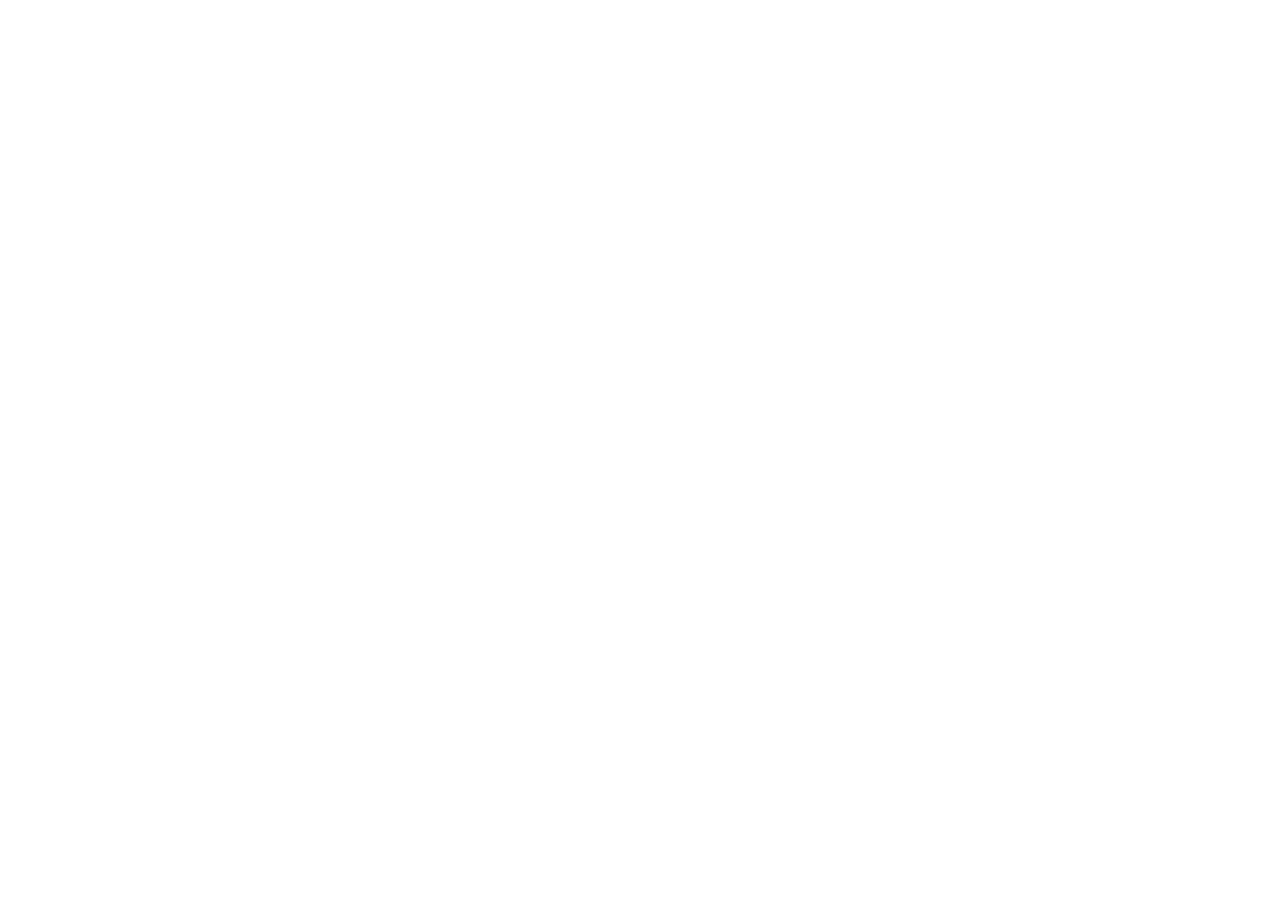
==== dist-static/index.html @ 74b08fe8 "Changes Co-authored-by: prygakacper449-web <275264952+prygakacper449-web@users.noreply.github.com>" ====
<!doctype html>
<html lang="pl">
  <head>
    <meta charset="utf-8" />
    <meta name="viewport" content="width=device-width, initial-scale=1" />
    <title>Brak Kłótni — ebooki o rozmowach, które zbliżają</title>
    <meta
      name="description"
      content="5 poradników PDF o trudnych rozmowach: z partnerem, w pracy, z dzieckiem i o granicach. Pojedynczo 34,99 zł lub zestaw 5 w 1 za 119,99 zł."
    />
    <link rel="canonical" href="https://brakklotni.pl/" />
    <link rel="icon" href="./favicon.ico" type="image/x-icon" />
    <meta property="og:type" content="website" />
    <meta property="og:title" content="Brak Kłótni — ebooki o rozmowach, które zbliżają" />
    <meta
      property="og:description"
      content="Naucz się rozmawiać tak, żeby Was to zbliżało, a nie dzieliło. 5 praktycznych ebooków w promocji."
    />
    <meta property="og:image" content="./og-image.png" />
    <meta name="twitter:card" content="summary_large_image" />
    <meta name="twitter:image" content="./og-image.png" />
    <link rel="preconnect" href="https://fonts.googleapis.com" />
    <link rel="preconnect" href="https://fonts.gstatic.com" crossorigin />
    <link
      rel="stylesheet"
      href="https://fonts.googleapis.com/css2?family=Fraunces:opsz,wght@9..144,400;9..144,600;9..144,700&family=Inter:wght@400;500;600&display=swap"
    />
    <script type="module" crossorigin src="./assets/index-Bj6SUE0z.js"></script>
  </head>
  <body>
    <div id="root"></div>
  </body>
</html>
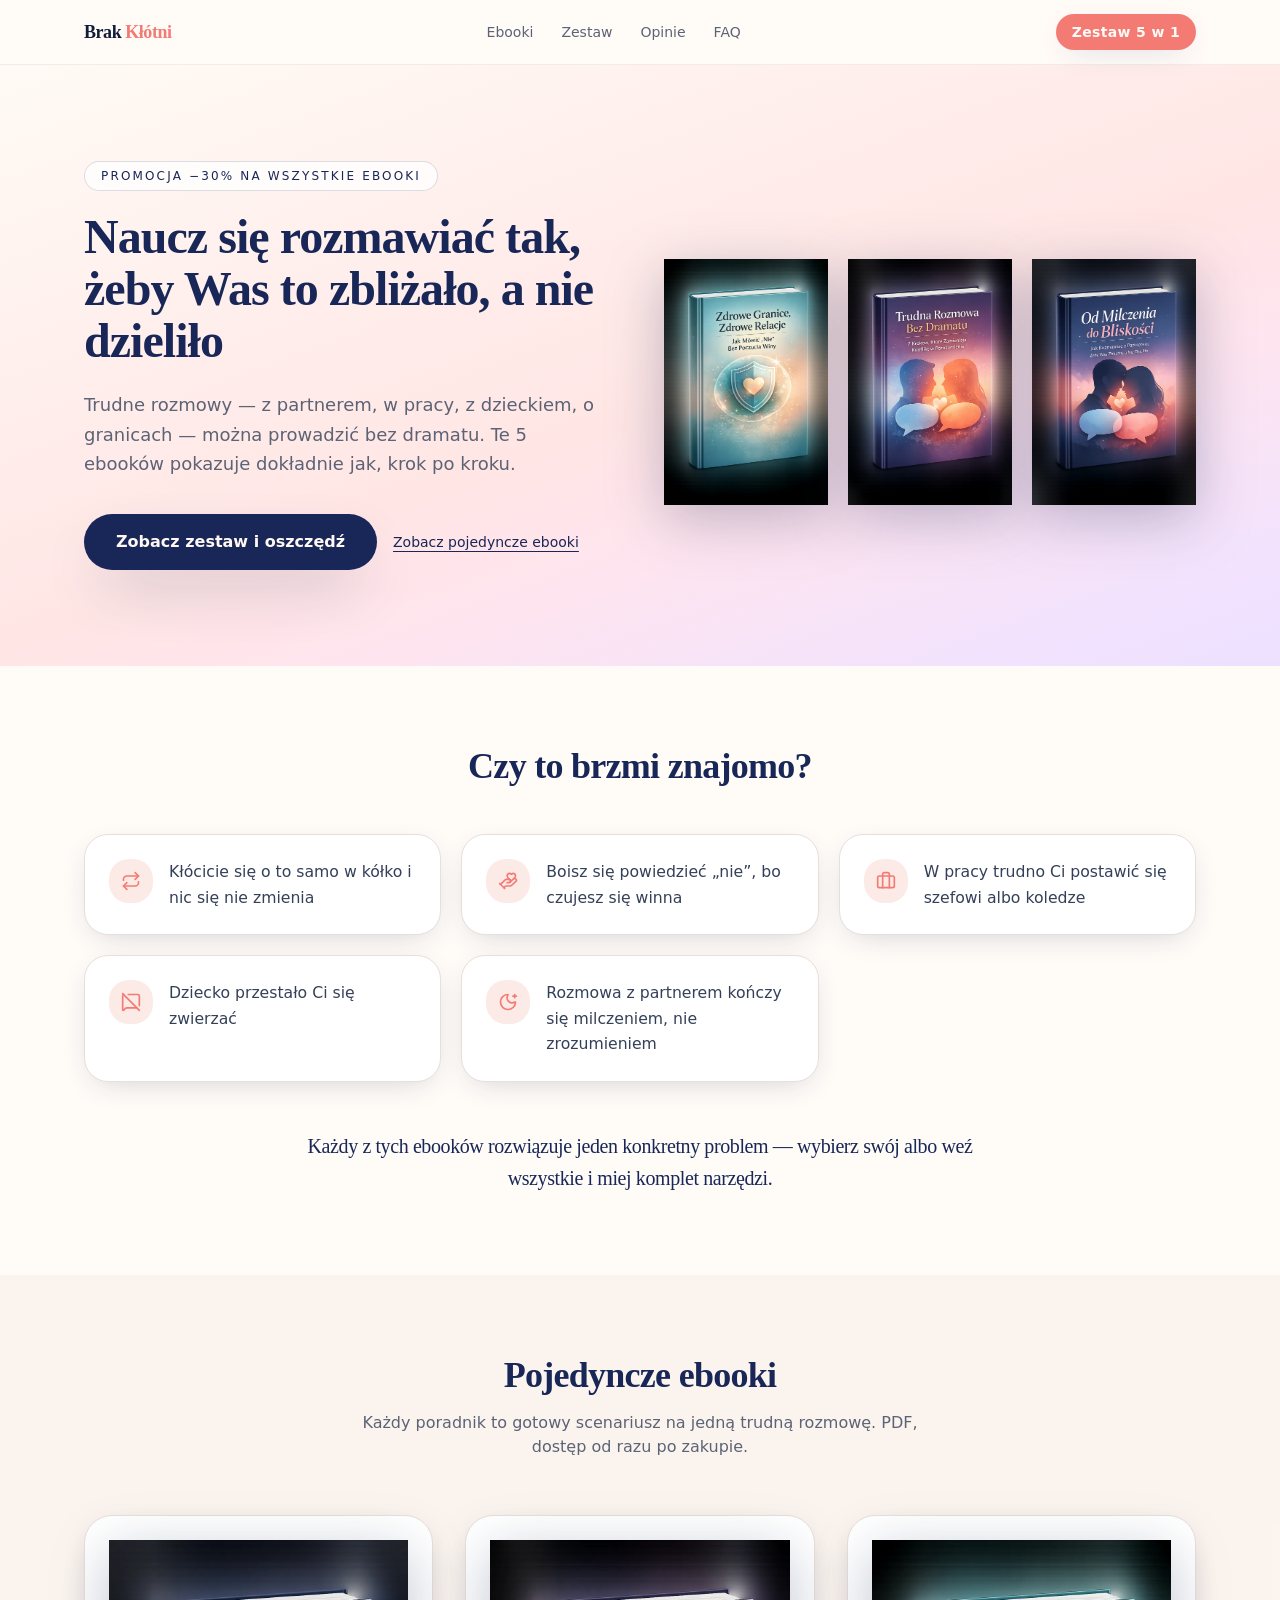
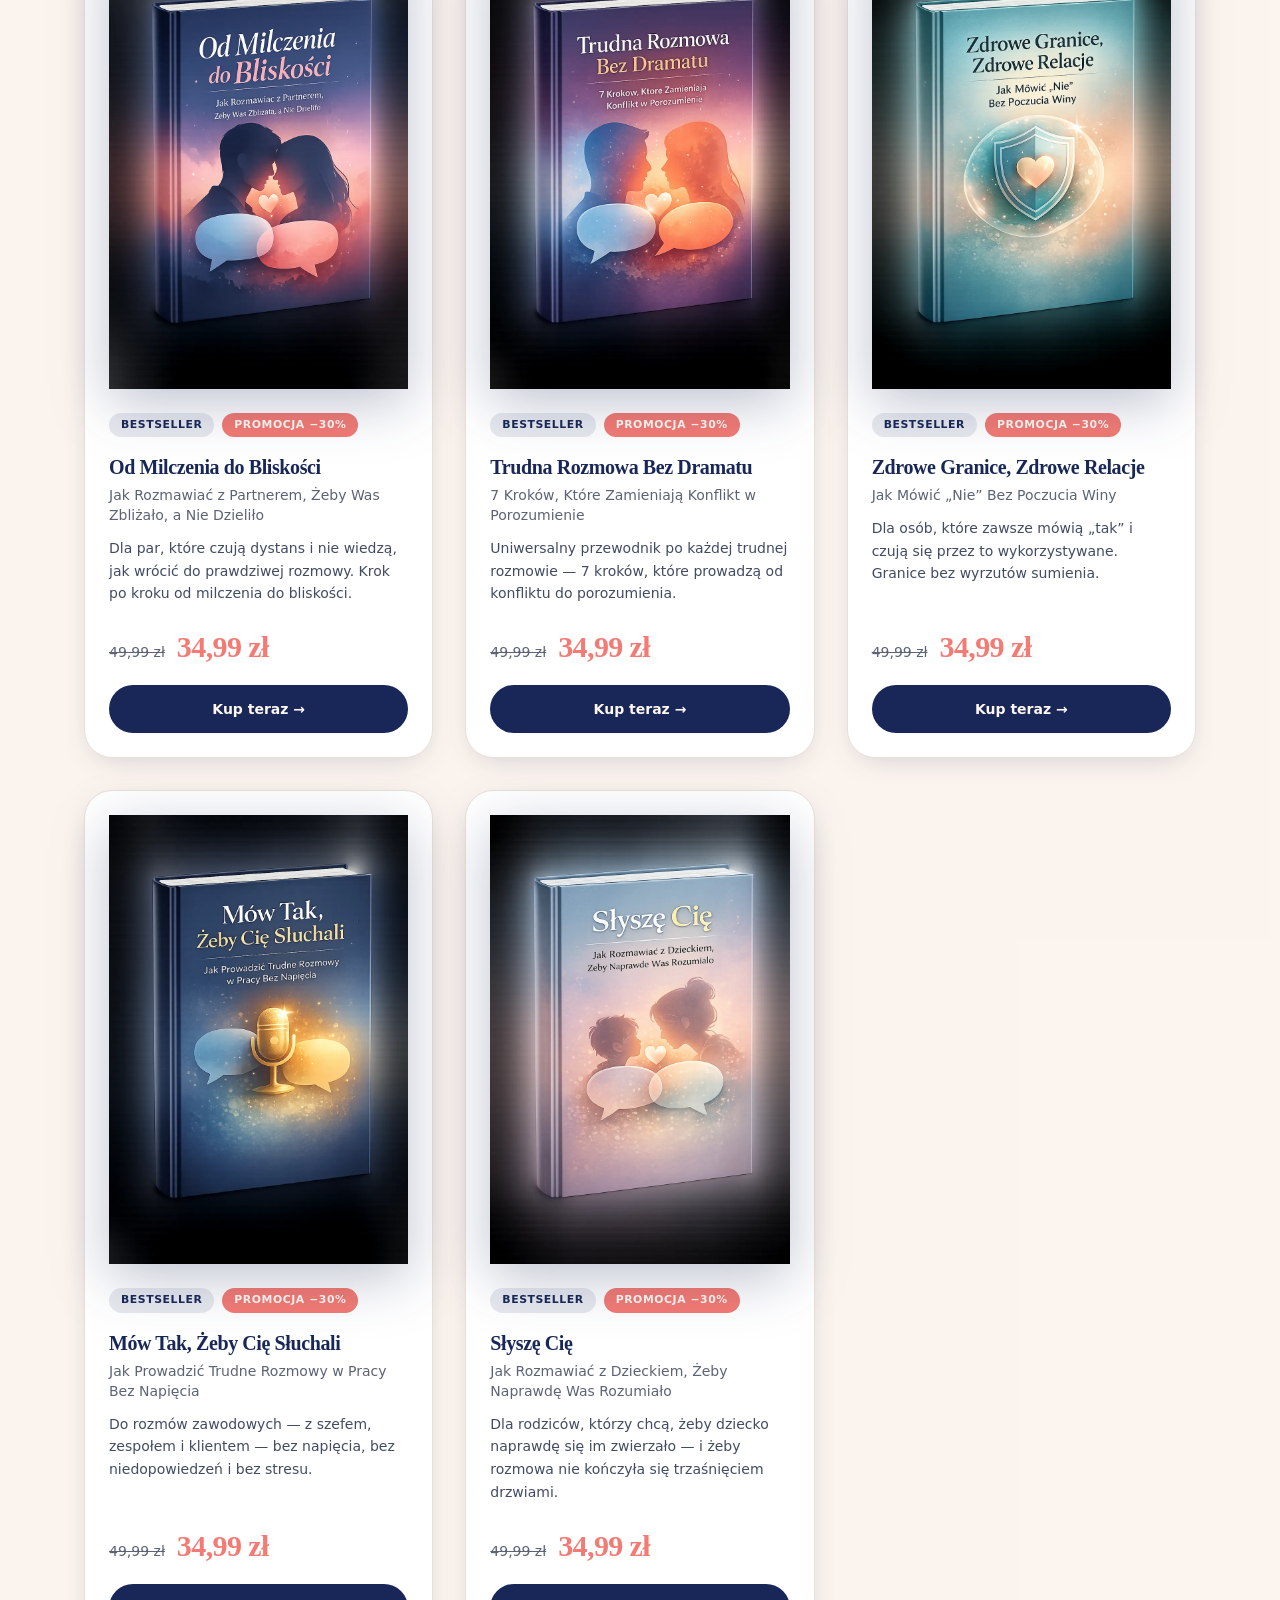
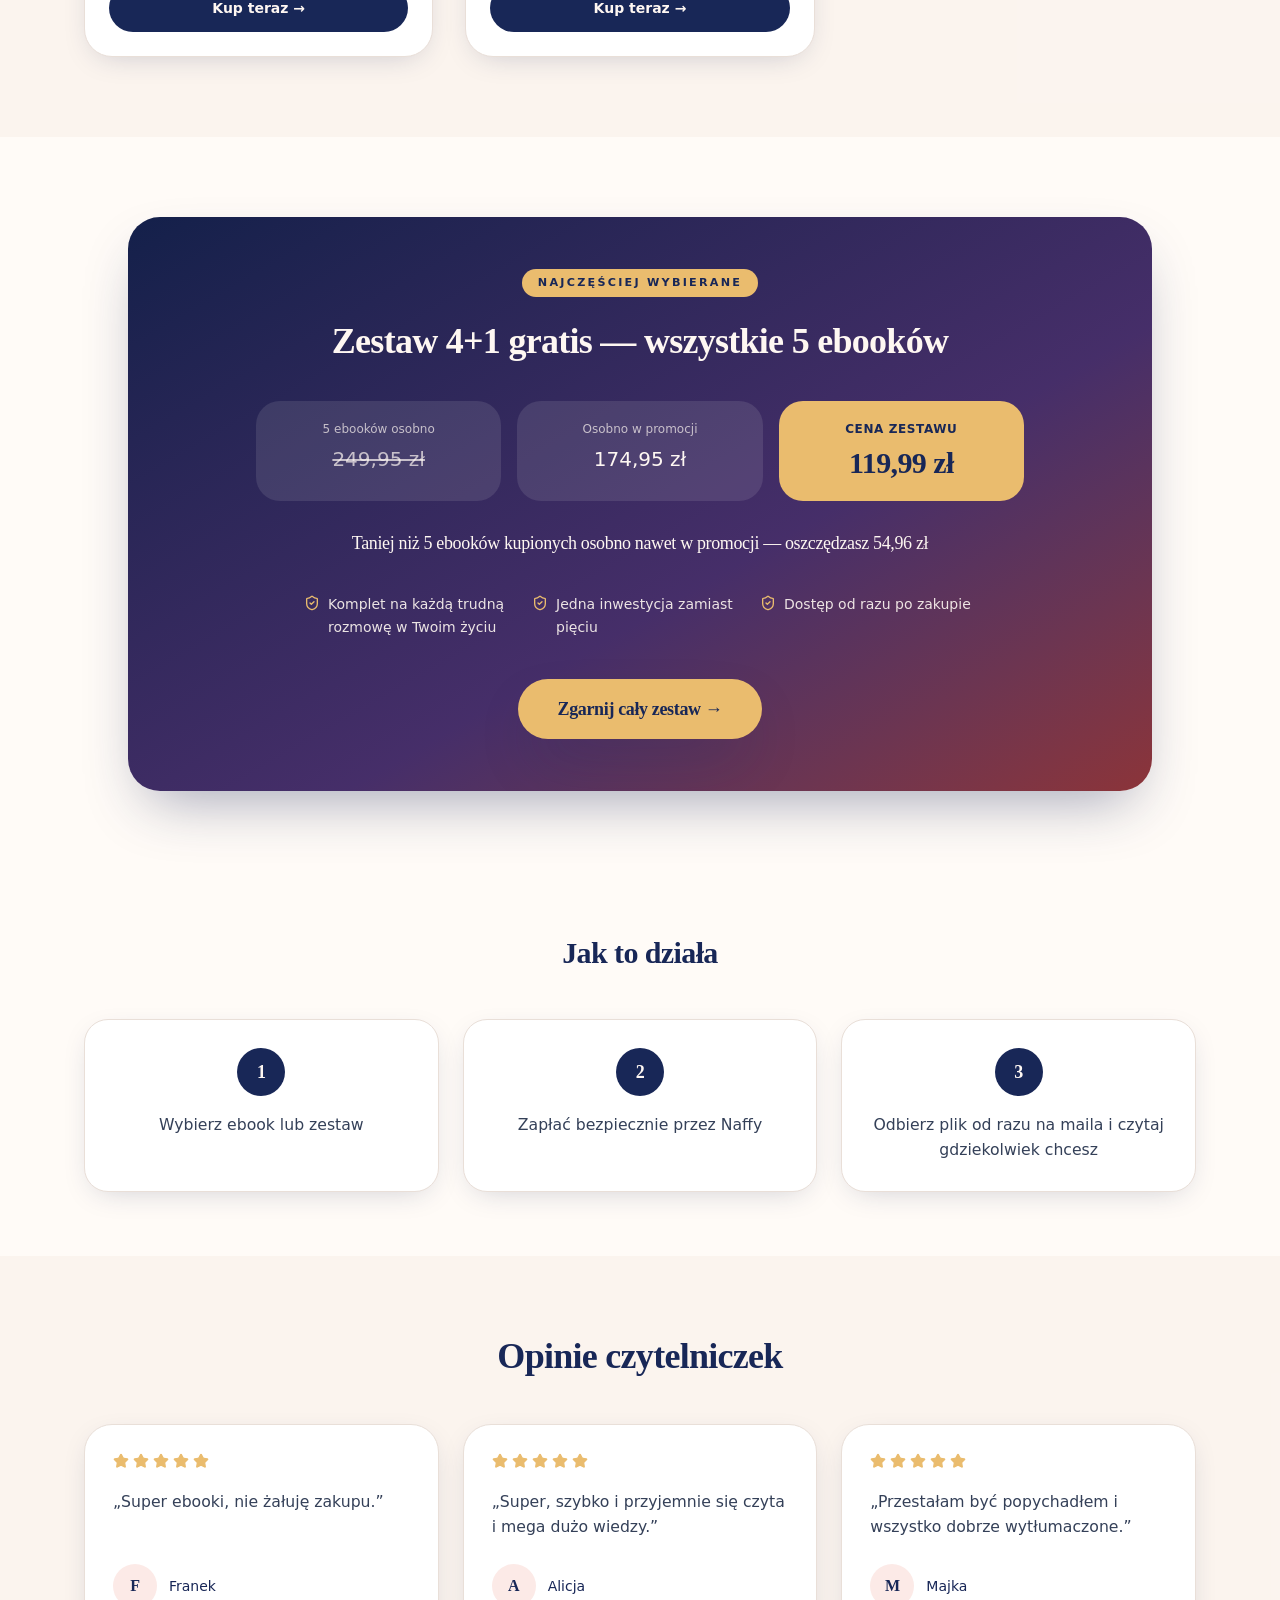
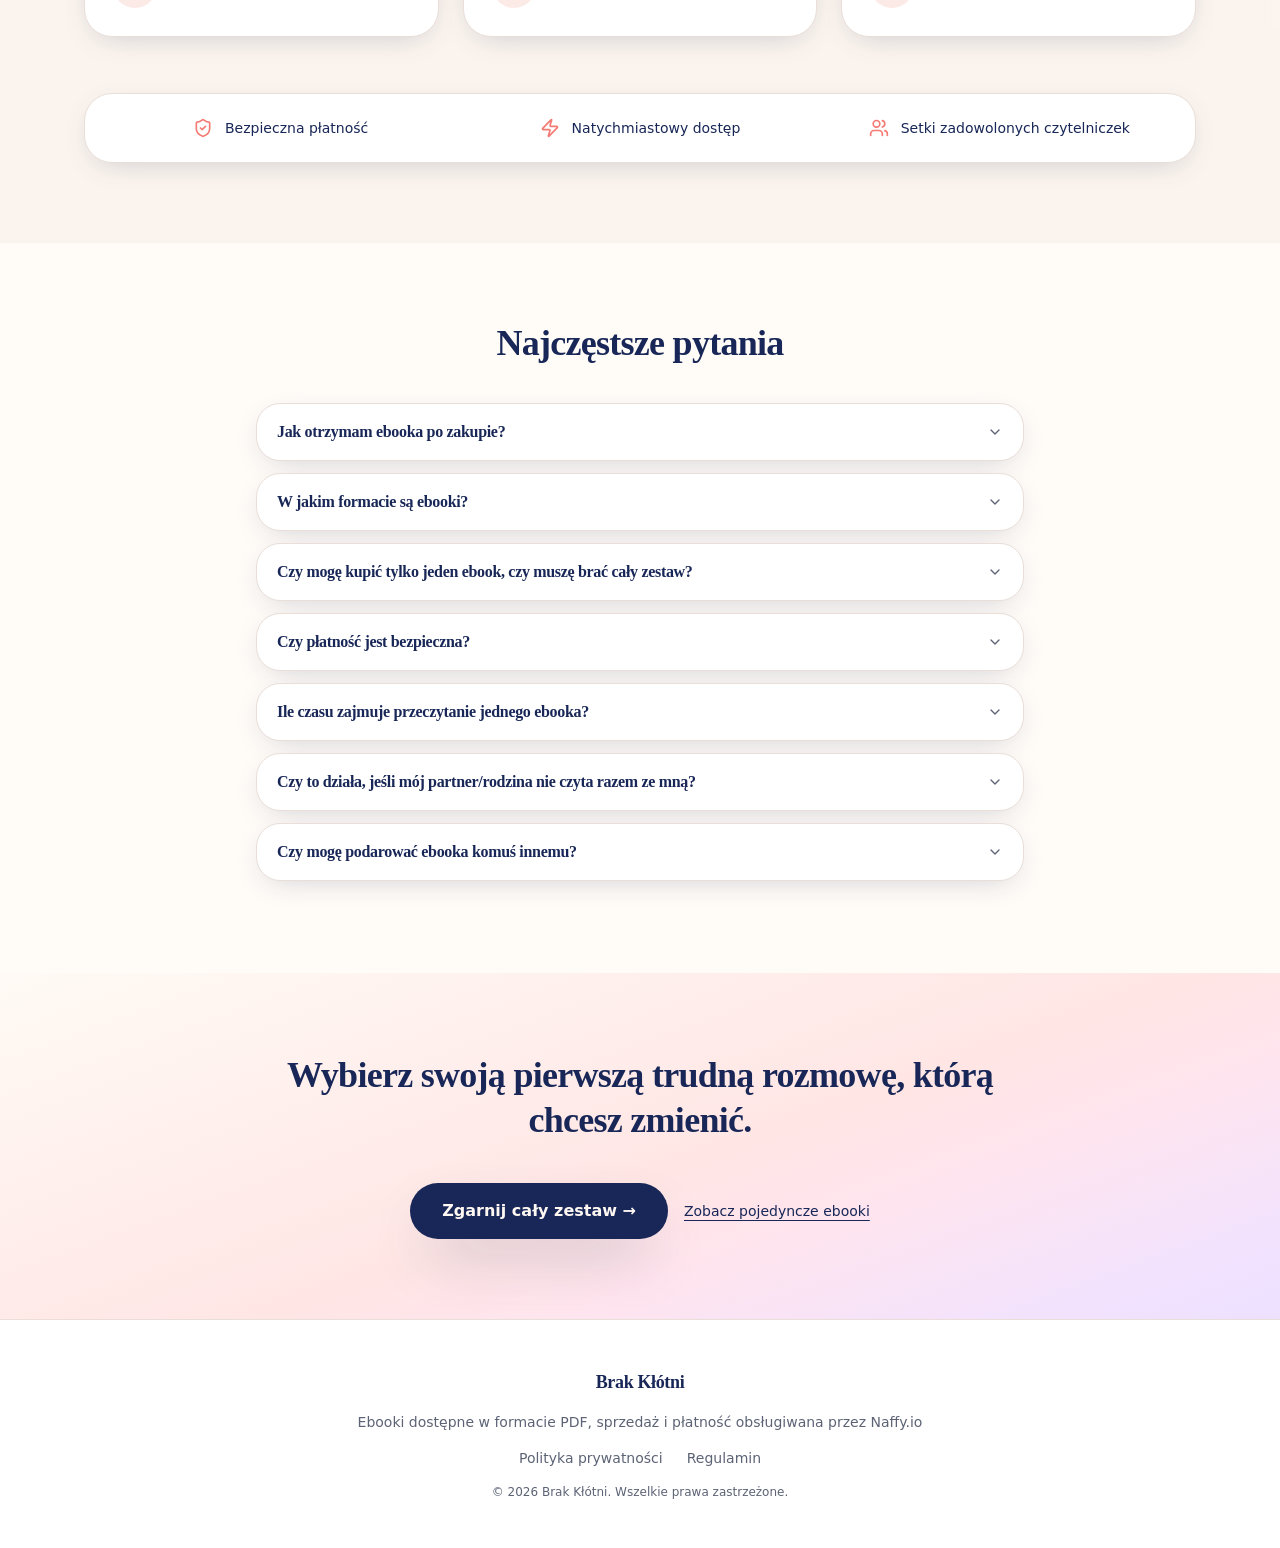
==== commit 75012f3d: "Changes Co-authored-by: prygakacper449-web <275264952+prygakacper449-web@users.noreply.github.com>" ====
--- a/dist-static/index.html
+++ b/dist-static/index.html
@@ -25,7 +25,8 @@
       rel="stylesheet"
       href="https://fonts.googleapis.com/css2?family=Fraunces:opsz,wght@9..144,400;9..144,600;9..144,700&family=Inter:wght@400;500;600&display=swap"
     />
-    <script type="module" crossorigin src="./assets/index-Bj6SUE0z.js"></script>
+    <script type="module" crossorigin src="./assets/index-D7ASlOgO.js"></script>
+    <link rel="stylesheet" crossorigin href="./assets/index-DJGjwbMe.css">
   </head>
   <body>
     <div id="root"></div>
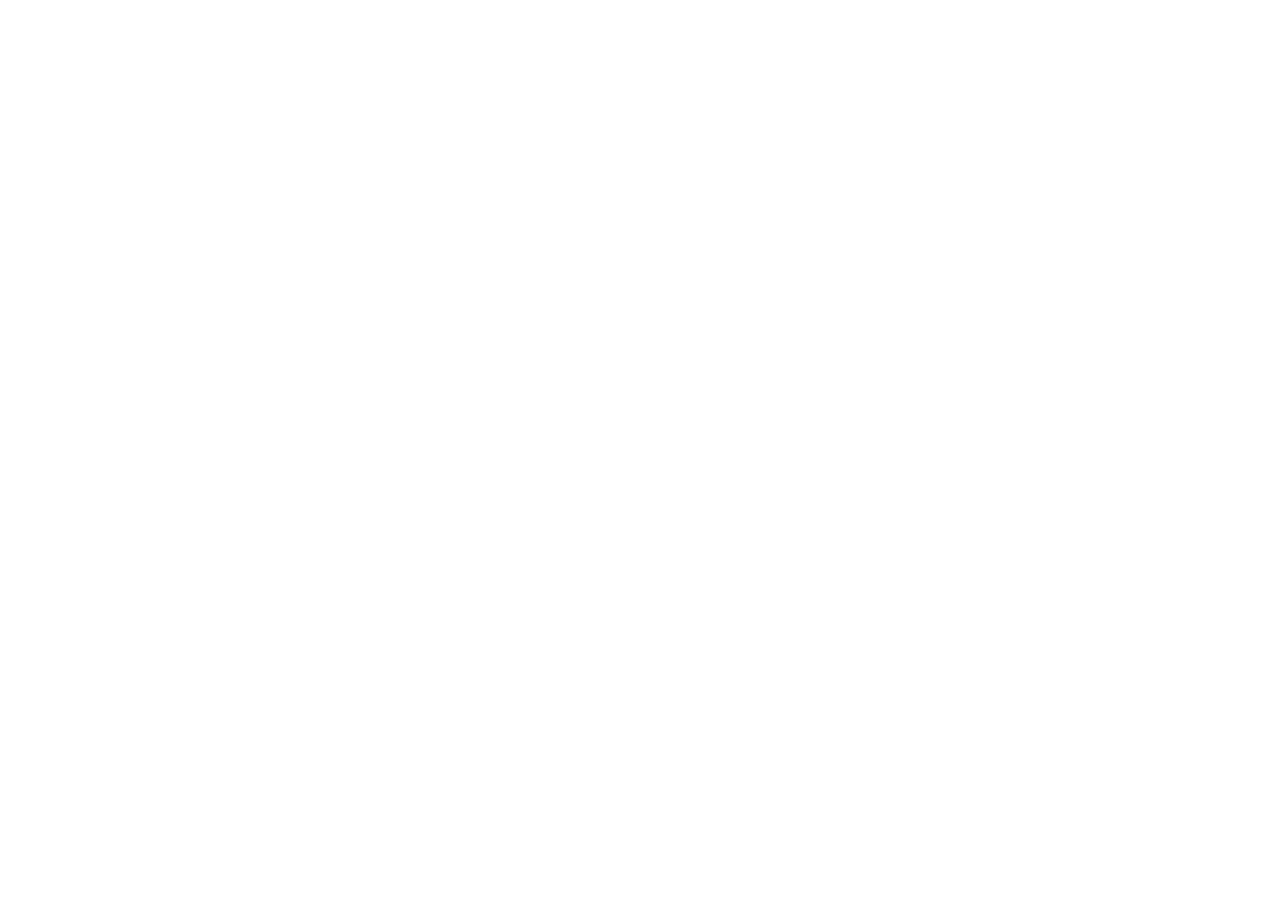
==== commit f08faf29: "Changes Co-authored-by: prygakacper449-web <275264952+prygakacper449-web@users.noreply.github.com>" ====
--- a/dist-static/index.html
+++ b/dist-static/index.html
@@ -3,7 +3,7 @@
   <head>
     <meta charset="utf-8" />
     <meta name="viewport" content="width=device-width, initial-scale=1" />
-    <title>Brak Kłótni — ebooki o rozmowach, które zbliżają</title>
+    <title>Lepsze Relacje — ebooki o rozmowach, które zbliżają</title>
     <meta
       name="description"
       content="5 poradników PDF o trudnych rozmowach: z partnerem, w pracy, z dzieckiem i o granicach. Pojedynczo 34,99 zł lub zestaw 5 w 1 za 119,99 zł."
@@ -11,7 +11,7 @@
     <link rel="canonical" href="https://brakklotni.pl/" />
     <link rel="icon" href="./favicon.ico" type="image/x-icon" />
     <meta property="og:type" content="website" />
-    <meta property="og:title" content="Brak Kłótni — ebooki o rozmowach, które zbliżają" />
+    <meta property="og:title" content="Lepsze Relacje — ebooki o rozmowach, które zbliżają" />
     <meta
       property="og:description"
       content="Naucz się rozmawiać tak, żeby Was to zbliżało, a nie dzieliło. 5 praktycznych ebooków w promocji."
@@ -25,8 +25,8 @@
       rel="stylesheet"
       href="https://fonts.googleapis.com/css2?family=Fraunces:opsz,wght@9..144,400;9..144,600;9..144,700&family=Inter:wght@400;500;600&display=swap"
     />
-    <script type="module" crossorigin src="./assets/index-D7ASlOgO.js"></script>
-    <link rel="stylesheet" crossorigin href="./assets/index-DJGjwbMe.css">
+    <script type="module" crossorigin src="./assets/index-CHk8oI_u.js"></script>
+    <link rel="stylesheet" crossorigin href="./assets/index-Bgl1-9NH.css">
   </head>
   <body>
     <div id="root"></div>
